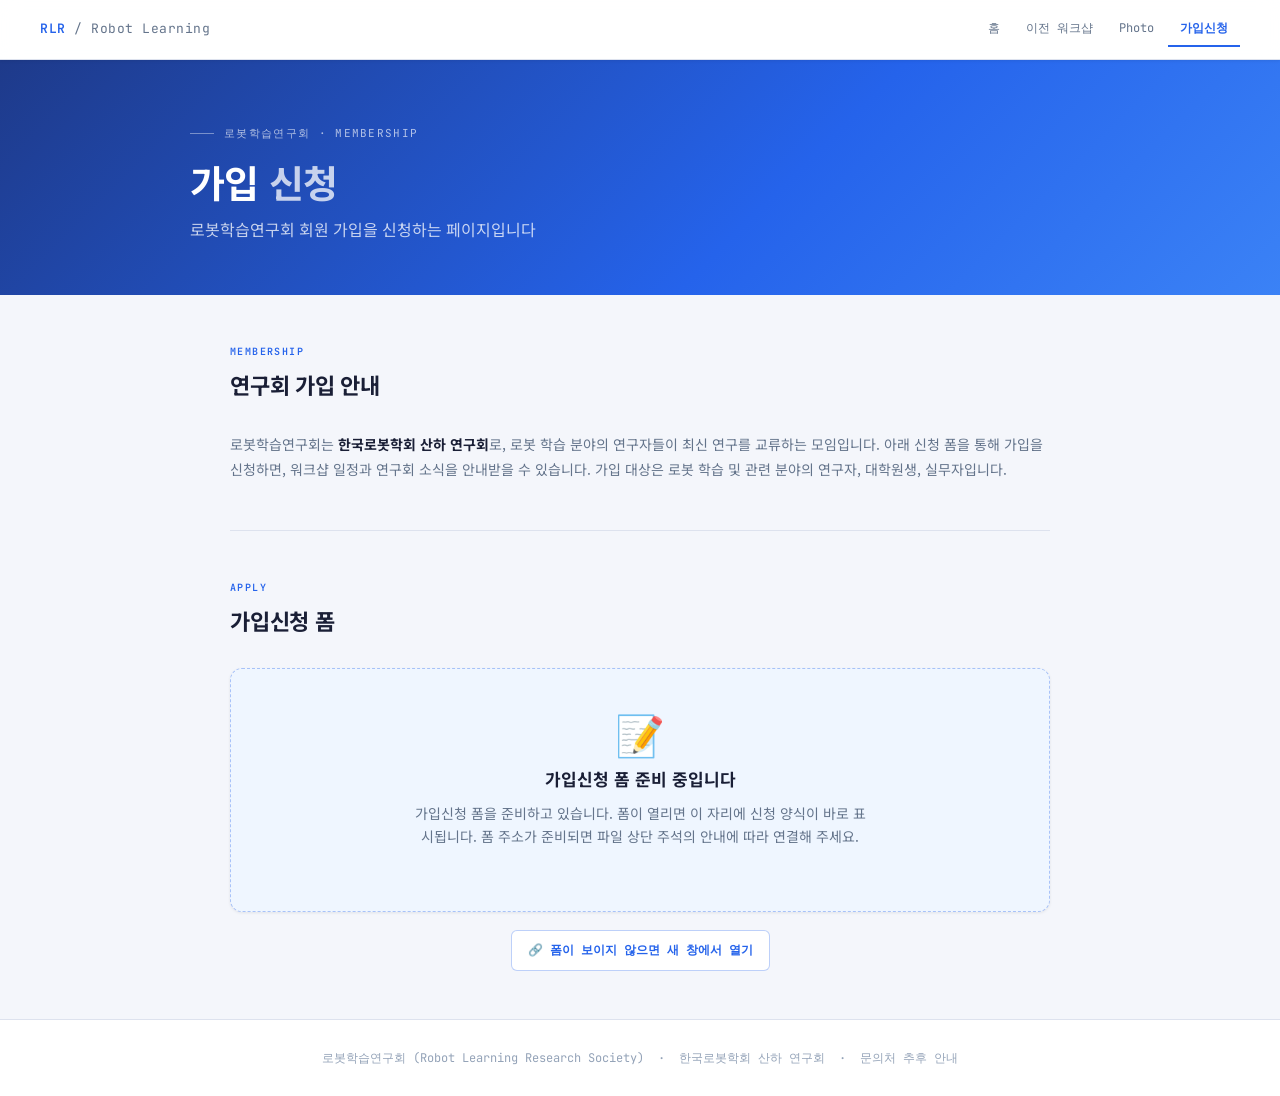
==== join/index.html @ 8200bcc7 "로봇학습연구회 워크샵 웹사이트 초기 구축 lmt-workshop 사이트 디자인 기반의 정적 사이트 4페이지: - index.html: 2026 제1회 워크샵 (일정·발표자 미정 상" ====
<!DOCTYPE html>
<html lang="ko">
<head>
  <meta charset="UTF-8">
  <meta name="viewport" content="width=device-width, initial-scale=1.0">
  <title>로봇학습연구회 | 가입신청</title>
  <link rel="preconnect" href="https://fonts.googleapis.com">
  <link href="https://fonts.googleapis.com/css2?family=Noto+Sans+KR:wght@300;400;500;700&family=JetBrains+Mono:wght@400;600&display=swap" rel="stylesheet">
  <link rel="stylesheet" href="../assets/style.css">

  <!--
  ────────────────────────────────────────────────────────────────
  구글 폼 연결 방법 (자바스크립트 없이 주석 해제만으로 전환)
  1. 구글 폼을 만들고 [보내기] → [<> 임베드] 에서 iframe 주소를 복사합니다.
  2. "가입신청 폼 준비 중" 안내 박스(.form-placeholder)를 주석 처리하고,
       주석 처리된 폼 임베드 블록(.form-embed)의 주석을 해제합니다.
  3. GOOGLE_FORM_URL_HERE 플레이스홀더 두 곳을 실제 폼 주소로 교체합니다.
       - 폼 임베드 블록의 <iframe> src (embed 형태의 주소, 예: .../viewform?embedded=true)
       - "새 창에서 열기" 버튼의 href (일반 폼 주소, 예: .../viewform)
  ※ 응답은 README 에 안내된 구글 시트에 자동으로 쌓입니다.
  ────────────────────────────────────────────────────────────────
  -->
</head>
<body>

<header>
  <a class="logo" href="../index.html">RLR <span>/ Robot Learning</span></a>
  <nav class="tabs">
    <a class="tab" href="../index.html">홈</a>
    <a class="tab" href="../workshops/index.html">이전 워크샵</a>
    <a class="tab" href="../photos/index.html">Photo</a>
    <a class="tab active" href="../join/index.html">가입신청</a>
  </nav>
</header>

<div class="hero">
  <div class="hero-inner">
    <div class="hero-eyebrow">로봇학습연구회 · Membership</div>
    <h1>가입 <em>신청</em></h1>
    <p class="hero-sub">로봇학습연구회 회원 가입을 신청하는 페이지입니다</p>
  </div>
</div>

<div class="container">
  <section>
    <div class="section-label">Membership</div>
    <h2>연구회 가입 안내</h2>
    <p class="prose">
      로봇학습연구회는 <strong>한국로봇학회 산하 연구회</strong>로, 로봇 학습 분야의 연구자들이
      최신 연구를 교류하는 모임입니다. 아래 신청 폼을 통해 가입을 신청하면,
      워크샵 일정과 연구회 소식을 안내받을 수 있습니다.
      가입 대상은 로봇 학습 및 관련 분야의 연구자, 대학원생, 실무자입니다.
    </p>
  </section>

  <section>
    <div class="section-label">Apply</div>
    <h2>가입신청 폼</h2>

    <!-- 폼 URL 이 아직 없으므로 안내 박스를 노출합니다. 폼이 준비되면 이 블록을 주석 처리하세요. -->
    <div class="form-placeholder">
      <div class="fp-icon">📝</div>
      <div class="fp-title">가입신청 폼 준비 중입니다</div>
      <div class="fp-desc">
        가입신청 폼을 준비하고 있습니다. 폼이 열리면 이 자리에 신청 양식이 바로 표시됩니다.
        폼 주소가 준비되면 파일 상단 주석의 안내에 따라 연결해 주세요.
      </div>
    </div>

    <!--
    ────────────────────────────────────────────────────────────────
    폼 임베드 블록 — 폼 주소가 준비되면 위 .form-placeholder 를 주석 처리하고
    이 블록의 주석을 해제하세요. (GOOGLE_FORM_URL_HERE 는 아래 새 창 버튼과 함께
    두 곳을 실제 주소로 교체합니다.)
    ────────────────────────────────────────────────────────────────

    <div class="form-embed">
      <iframe src="GOOGLE_FORM_URL_HERE" loading="lazy">로딩 중…</iframe>
    </div>
    -->

    <!-- 새 창에서 폼을 여는 보조 버튼 — 항상 표시되며, 폼 주소로 교체하는 두 곳 중 한 곳입니다. -->
    <p style="margin-top:18px;text-align:center;">
      <a class="btn" href="GOOGLE_FORM_URL_HERE" target="_blank" rel="noopener">🔗 폼이 보이지 않으면 새 창에서 열기</a>
    </p>

  </section>
</div>

<footer>
  로봇학습연구회 (Robot Learning Research Society) &nbsp;·&nbsp;
  한국로봇학회 산하 연구회 &nbsp;·&nbsp;
  문의처 추후 안내
</footer>

</body>
</html>
---- assets/style.css ----
/* ──────────────────────────────────────────────────────────────
   로봇학습연구회 (Robot Learning Research Society)
   공통 스타일 — 네 페이지(홈·이전 워크샵·Photo·가입신청)가 함께 사용합니다.
   디자인 토큰·헤더·탭·히어로·카드·푸터를 이 파일에서 일괄 관리합니다.
   ────────────────────────────────────────────────────────────── */

:root {
  --bg: #f4f6fb;
  --bg2: #ffffff;
  --bg3: #eef1f8;
  --border: #dde2ee;
  --accent: #2563eb;
  --accent2: #3b82f6;
  --accent-dim: rgba(37,99,235,0.08);
  --text: #1a1f36;
  --text-muted: #64748b;
  --text-dim: #94a3b8;
  --green: #059669;
  --amber: #d97706;
  --mono: 'JetBrains Mono', monospace;
  --sans: 'Noto Sans KR', sans-serif;
  --shadow: 0 1px 3px rgba(0,0,0,0.08);
}
* { box-sizing: border-box; margin: 0; padding: 0; }
body {
  background: var(--bg);
  color: var(--text);
  font-family: var(--sans);
  font-size: 15px;
  line-height: 1.7;
  min-height: 100vh;
}

/* ── Header + 탭 내비게이션 ── */
header {
  border-bottom: 1px solid var(--border);
  padding: 0 40px;
  display: flex;
  align-items: center;
  justify-content: space-between;
  gap: 16px;
  height: 60px;
  position: sticky;
  top: 0;
  background: rgba(255,255,255,0.92);
  box-shadow: var(--shadow);
  backdrop-filter: blur(10px);
  z-index: 100;
}
.logo {
  font-family: var(--mono);
  font-size: 13px;
  font-weight: 600;
  color: var(--accent);
  letter-spacing: 0.04em;
  text-decoration: none;
  white-space: nowrap;
  flex-shrink: 0;
}
.logo span { color: var(--text-muted); font-weight: 400; }

.tabs {
  display: flex;
  align-items: center;
  gap: 2px;
  overflow-x: auto;
}
.tab {
  font-family: var(--mono);
  font-size: 12px;
  color: var(--text-muted);
  text-decoration: none;
  padding: 6px 12px;
  border-radius: 6px 6px 0 0;
  border-bottom: 2px solid transparent;
  white-space: nowrap;
  transition: color 0.15s, background 0.15s;
}
.tab:hover { color: var(--accent); background: var(--accent-dim); }
.tab.active {
  color: var(--accent);
  border-bottom-color: var(--accent);
  font-weight: 600;
}

/* ── Hero ── */
.hero {
  background: linear-gradient(135deg, #1e3a8a 0%, #2563eb 60%, #3b82f6 100%);
  padding: 64px 40px 52px;
  color: white;
}
.hero-inner { max-width: 900px; margin: 0 auto; }
.hero-eyebrow {
  font-family: var(--mono);
  font-size: 11px;
  color: rgba(255,255,255,0.65);
  letter-spacing: 0.12em;
  text-transform: uppercase;
  margin-bottom: 16px;
  display: flex;
  align-items: center;
  gap: 10px;
}
.hero-eyebrow::before {
  content: '';
  display: inline-block;
  width: 24px;
  height: 1px;
  background: rgba(255,255,255,0.4);
}
h1 {
  font-size: 38px;
  font-weight: 700;
  line-height: 1.2;
  letter-spacing: -0.02em;
  margin-bottom: 12px;
  color: white;
}
h1 em { font-style: normal; color: rgba(255,255,255,0.75); }
.hero-sub {
  font-size: 16px;
  color: rgba(255,255,255,0.75);
  margin-bottom: 36px;
}
.hero-sub:last-child { margin-bottom: 0; }
.hero-meta { display: flex; flex-wrap: wrap; gap: 12px; }
.meta-chip {
  display: flex;
  align-items: center;
  gap: 8px;
  background: rgba(255,255,255,0.15);
  border: 1px solid rgba(255,255,255,0.25);
  border-radius: 6px;
  padding: 8px 14px;
  font-size: 13px;
}
.meta-chip .icon { font-size: 15px; }
.meta-chip .label { color: rgba(255,255,255,0.6); font-size: 11px; display: block; }
.meta-chip .value { color: white; font-weight: 500; }
.meta-chip .value.tbd { color: rgba(255,255,255,0.6); font-style: italic; font-weight: 400; }
.chip-accent { border-color: rgba(255,255,255,0.4); }

/* ── Section ── */
.container { max-width: 900px; margin: 0 auto; padding: 0 40px; }
section { padding: 48px 0; border-top: 1px solid var(--border); }
section:first-child { border-top: none; }
.section-label {
  font-family: var(--mono);
  font-size: 10px;
  color: var(--accent);
  letter-spacing: 0.14em;
  text-transform: uppercase;
  margin-bottom: 6px;
  font-weight: 600;
}
h2 {
  font-size: 22px;
  font-weight: 700;
  margin-bottom: 28px;
  letter-spacing: -0.01em;
  color: var(--text);
}

/* ── Program Table ── */
.program-table {
  width: 100%;
  border-collapse: collapse;
  background: var(--bg2);
  border: 1px solid var(--border);
  border-radius: 10px;
  overflow: hidden;
  box-shadow: var(--shadow);
}
.program-table th {
  font-family: var(--mono);
  font-size: 10px;
  letter-spacing: 0.1em;
  text-transform: uppercase;
  color: var(--text-muted);
  text-align: left;
  padding: 10px 16px;
  border-bottom: 1px solid var(--border);
  background: var(--bg3);
}
.program-table td {
  padding: 14px 16px;
  border-bottom: 1px solid var(--border);
  vertical-align: top;
}
.program-table tr:last-child td { border-bottom: none; }
.program-table tr:hover td { background: #f0f5ff; }
.time-cell {
  font-family: var(--mono);
  font-size: 12px;
  color: var(--accent);
  white-space: nowrap;
  width: 90px;
}
.type-badge {
  display: inline-block;
  font-family: var(--mono);
  font-size: 10px;
  padding: 2px 7px;
  border-radius: 3px;
  margin-bottom: 5px;
}
.badge-talk { background: var(--accent-dim); color: var(--accent); border: 1px solid rgba(37,99,235,0.2); }
.badge-break { background: var(--bg3); color: var(--text-muted); border: 1px solid var(--border); }
.badge-open { background: rgba(5,150,105,0.08); color: var(--green); border: 1px solid rgba(5,150,105,0.2); }
.badge-discussion { background: rgba(217,119,6,0.08); color: var(--amber); border: 1px solid rgba(217,119,6,0.2); }
.talk-title {
  font-size: 14px;
  font-weight: 500;
  color: var(--text);
  line-height: 1.45;
  margin-bottom: 4px;
}
.talk-title em { font-style: italic; color: var(--text-muted); }
.talk-speaker { font-size: 12px; color: var(--text-muted); }
.talk-speaker strong { color: var(--text); }
.tbd { color: var(--text-dim); font-style: italic; }

/* ── Speaker Cards ── */
.speaker-grid {
  display: grid;
  grid-template-columns: repeat(auto-fill, minmax(260px, 1fr));
  gap: 14px;
}
.speaker-card {
  background: var(--bg2);
  border: 1px solid var(--border);
  border-radius: 8px;
  padding: 18px 20px;
  transition: border-color 0.2s, box-shadow 0.2s;
  box-shadow: var(--shadow);
}
.speaker-card:hover { border-color: rgba(37,99,235,0.4); box-shadow: 0 4px 12px rgba(0,0,0,0.08); }
.speaker-card.confirmed { border-color: rgba(37,99,235,0.3); background: #f5f8ff; }
.speaker-card.tbd-card { opacity: 0.72; }
.sc-top {
  display: flex;
  align-items: flex-start;
  justify-content: space-between;
  margin-bottom: 10px;
}
.sc-num { font-family: var(--mono); font-size: 11px; color: var(--text-dim); }
.sc-status {
  font-family: var(--mono);
  font-size: 10px;
  padding: 2px 7px;
  border-radius: 3px;
}
.status-confirmed { background: rgba(5,150,105,0.08); color: var(--green); border: 1px solid rgba(5,150,105,0.2); }
.status-expected { background: rgba(217,119,6,0.08); color: var(--amber); border: 1px solid rgba(217,119,6,0.2); }
.sc-name { font-size: 15px; font-weight: 700; margin-bottom: 2px; }
.sc-name.tbd { font-weight: 500; }
.sc-affil { font-size: 12px; color: var(--text-muted); margin-bottom: 10px; }
.sc-title {
  font-size: 12px;
  color: var(--text);
  line-height: 1.5;
  padding: 8px 10px;
  background: var(--bg3);
  border-radius: 4px;
  border-left: 2px solid var(--accent);
}
.sc-title.tbd-title {
  color: var(--text-dim);
  border-left-color: var(--border);
  font-style: italic;
}

/* ── Info Grid ── */
.info-grid { display: grid; grid-template-columns: 1fr 1fr; gap: 14px; }
.info-box {
  background: var(--bg2);
  border: 1px solid var(--border);
  border-radius: 8px;
  padding: 20px;
  box-shadow: var(--shadow);
}
.info-box h3 {
  font-size: 10px;
  font-weight: 600;
  color: var(--accent);
  margin-bottom: 12px;
  font-family: var(--mono);
  text-transform: uppercase;
  letter-spacing: 0.07em;
}
.info-row { display: flex; gap: 10px; margin-bottom: 8px; font-size: 13px; }
.info-row:last-child { margin-bottom: 0; }
.info-key { color: var(--text-muted); min-width: 64px; flex-shrink: 0; }
.info-val { color: var(--text); }

/* ── Notice ── */
.notice {
  background: #eff6ff;
  border: 1px solid rgba(37,99,235,0.2);
  border-radius: 8px;
  padding: 14px 18px;
  display: flex;
  gap: 12px;
  align-items: flex-start;
  font-size: 13px;
  color: var(--text-muted);
  margin-top: 24px;
}
.notice-icon { font-size: 16px; flex-shrink: 0; margin-top: 1px; }
.notice strong { color: var(--accent); }

/* ── Empty State (빈 상태 안내) ── */
.empty-state {
  background: var(--bg2);
  border: 1px dashed var(--border);
  border-radius: 12px;
  padding: 60px 32px;
  text-align: center;
  box-shadow: var(--shadow);
}
.empty-state .es-icon { font-size: 42px; margin-bottom: 14px; line-height: 1; }
.empty-state .es-title { font-size: 17px; font-weight: 700; margin-bottom: 8px; color: var(--text); }
.empty-state .es-desc { font-size: 14px; color: var(--text-muted); max-width: 420px; margin: 0 auto; }

/* ── Workshop Archive Cards ── */
.workshop-grid {
  display: grid;
  grid-template-columns: repeat(auto-fill, minmax(260px, 1fr));
  gap: 12px;
}
.workshop-card {
  background: var(--bg2);
  border: 1px solid var(--border);
  border-radius: 10px;
  padding: 18px 20px;
  text-decoration: none;
  color: inherit;
  box-shadow: var(--shadow);
  transition: box-shadow 0.2s, border-color 0.2s;
  display: block;
}
.workshop-card:hover { box-shadow: 0 4px 14px rgba(0,0,0,0.1); border-color: rgba(37,99,235,0.35); }
.card-top { display: flex; justify-content: space-between; align-items: flex-start; margin-bottom: 8px; }
.card-num { font-family: var(--mono); font-size: 11px; color: var(--text-dim); }
.card-badge {
  font-family: var(--mono);
  font-size: 10px;
  padding: 2px 8px;
  border-radius: 3px;
  font-weight: 600;
  background: rgba(5,150,105,0.08);
  color: var(--green);
  border: 1px solid rgba(5,150,105,0.2);
}
.card-badge.upcoming { background: var(--accent-dim); color: var(--accent); border-color: rgba(37,99,235,0.2); }
.card-title { font-size: 15px; font-weight: 700; margin-bottom: 6px; }
.card-meta { font-size: 12px; color: var(--text-muted); display: flex; flex-direction: column; gap: 3px; }

/* ── Photo Gallery ── */
.gallery-grid {
  display: grid;
  grid-template-columns: repeat(auto-fill, minmax(220px, 1fr));
  gap: 12px;
}
.gallery-grid figure {
  margin: 0;
  background: var(--bg2);
  border: 1px solid var(--border);
  border-radius: 10px;
  overflow: hidden;
  box-shadow: var(--shadow);
}
.gallery-grid figure img { width: 100%; display: block; aspect-ratio: 4 / 3; object-fit: cover; }
.gallery-grid figcaption {
  padding: 10px 14px;
  font-size: 12px;
  color: var(--text-muted);
}

/* ── 가입신청 폼 영역 ── */
.form-placeholder {
  background: #eff6ff;
  border: 1px dashed rgba(37,99,235,0.35);
  border-radius: 12px;
  padding: 44px 32px;
  text-align: center;
  box-shadow: var(--shadow);
}
.form-placeholder .fp-icon { font-size: 40px; margin-bottom: 12px; line-height: 1; }
.form-placeholder .fp-title { font-size: 17px; font-weight: 700; margin-bottom: 8px; color: var(--text); }
.form-placeholder .fp-desc { font-size: 14px; color: var(--text-muted); max-width: 460px; margin: 0 auto 18px; }
.form-embed {
  border: 1px solid var(--border);
  border-radius: 12px;
  overflow: hidden;
  box-shadow: var(--shadow);
  background: var(--bg2);
}
.form-embed iframe { width: 100%; min-height: 900px; border: none; display: block; }
.btn {
  display: inline-flex;
  align-items: center;
  gap: 6px;
  font-family: var(--mono);
  font-size: 12px;
  font-weight: 600;
  color: var(--accent);
  background: var(--bg2);
  border: 1px solid rgba(37,99,235,0.3);
  border-radius: 6px;
  padding: 9px 16px;
  text-decoration: none;
  transition: background 0.15s, border-color 0.15s;
}
.btn:hover { background: var(--accent-dim); border-color: var(--accent); }

.prose { font-size: 14px; color: var(--text-muted); line-height: 1.8; }
.prose strong { color: var(--text); }

/* ── Footer ── */
footer {
  border-top: 1px solid var(--border);
  padding: 28px 40px;
  text-align: center;
  font-size: 12px;
  color: var(--text-dim);
  font-family: var(--mono);
  background: var(--bg2);
}
footer a { color: var(--text-muted); text-decoration: none; }
footer a:hover { color: var(--accent); }

/* ── 모바일 반응형 ── */
@media (max-width: 640px) {
  header {
    padding: 8px 16px;
    height: auto;
    flex-direction: column;
    align-items: flex-start;
    gap: 6px;
  }
  .tabs { width: 100%; }
  .hero { padding: 48px 20px 40px; }
  h1 { font-size: 26px; }
  .container { padding: 0 20px; }
  .info-grid { grid-template-columns: 1fr; }
  .speaker-grid { grid-template-columns: 1fr; }
  .workshop-grid { grid-template-columns: 1fr; }
}
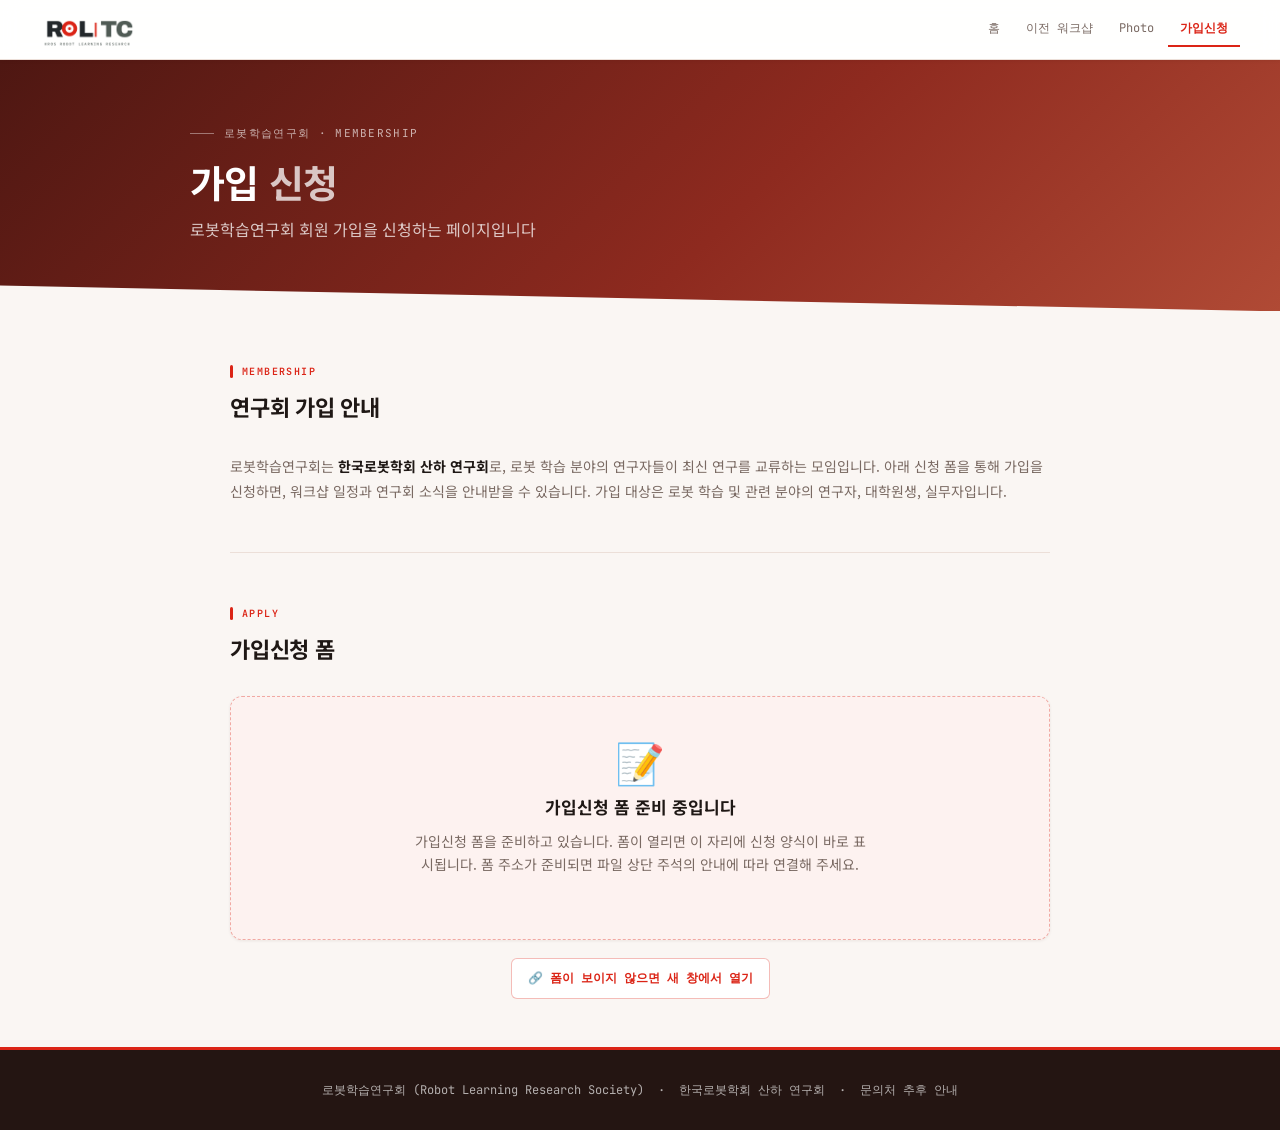
==== commit e5261d5a: "로고 자산 파생본 생성 + 헤더 로고·파비콘 적용 - assets/logos/png/: 투명 배경 4배 해상도 PNG 6종 (PPT·웹용) - assets/logos/ai/: PD" ====
--- a/join/index.html
+++ b/join/index.html
@@ -4,6 +4,10 @@
   <meta charset="UTF-8">
   <meta name="viewport" content="width=device-width, initial-scale=1.0">
   <title>로봇학습연구회 | 가입신청</title>
+    <link rel="icon" href="../favicon.ico" sizes="48x48">
+  <link rel="icon" type="image/png" sizes="32x32" href="../assets/logos/favicon/favicon-32.png">
+  <link rel="icon" type="image/png" sizes="16x16" href="../assets/logos/favicon/favicon-16.png">
+  <link rel="apple-touch-icon" href="../assets/logos/favicon/apple-touch-icon.png">
   <link rel="preconnect" href="https://fonts.googleapis.com">
   <link href="https://fonts.googleapis.com/css2?family=Noto+Sans+KR:wght@300;400;500;700&family=JetBrains+Mono:wght@400;600&display=swap" rel="stylesheet">
   <link rel="stylesheet" href="../assets/style.css">
@@ -24,7 +28,7 @@
 <body>
 
 <header>
-  <a class="logo" href="../index.html">RLR <span>/ Robot Learning</span></a>
+  <a class="logo" href="../index.html"><img src="../assets/logos/png/RoL-TC_1a_positive.png" alt="RoL-TC · KROS Robot Learning Research"></a>
   <nav class="tabs">
     <a class="tab" href="../index.html">홈</a>
     <a class="tab" href="../workshops/index.html">이전 워크샵</a>
--- a/assets/style.css
+++ b/assets/style.css
@@ -5,21 +5,29 @@
    ────────────────────────────────────────────────────────────── */
 
 :root {
-  --bg: #f4f6fb;
+  /* 웜 뉴트럴 배경 (레드 팔레트에 맞춘 아이보리·웜 그레이 계열) */
+  --bg: #faf6f3;
   --bg2: #ffffff;
-  --bg3: #eef1f8;
-  --border: #dde2ee;
-  --accent: #2563eb;
-  --accent2: #3b82f6;
-  --accent-dim: rgba(37,99,235,0.08);
-  --text: #1a1f36;
-  --text-muted: #64748b;
-  --text-dim: #94a3b8;
+  --bg3: #f4ece7;
+  --border: #ecdfd8;
+  /* 브랜드 레드 (#DB2416) 와 파생 톤 */
+  --accent: #db2416;
+  --accent2: #f5532e;        /* 밝은 주황빛 레드 */
+  --accent-dark: #8a1409;    /* 진한 마룬 */
+  /* 히어로 전용 눌린 톤 — 원색을 넓은 면적에 깔면 자극이 강해 채도를 낮춘 벽돌·테라코타 계열 */
+  --hero-deep: #4e1712;
+  --hero-mid: #8e2a1f;
+  --hero-soft: #b04a35;
+  --accent-dim: rgba(219,36,22,0.08);
+  --accent-tint: #fdf2f0;    /* 아주 옅은 레드 틴트 */
+  --text: #1f1815;
+  --text-muted: #7a6a63;
+  --text-dim: #a99b93;
   --green: #059669;
   --amber: #d97706;
   --mono: 'JetBrains Mono', monospace;
   --sans: 'Noto Sans KR', sans-serif;
-  --shadow: 0 1px 3px rgba(0,0,0,0.08);
+  --shadow: 0 1px 3px rgba(60,20,10,0.08);
 }
 * { box-sizing: border-box; margin: 0; padding: 0; }
 body {
@@ -58,6 +66,7 @@
   flex-shrink: 0;
 }
 .logo span { color: var(--text-muted); font-weight: 400; }
+.logo img { height: 46px; display: block; width: auto; }
 
 .tabs {
   display: flex;
@@ -85,9 +94,11 @@
 
 /* ── Hero ── */
 .hero {
-  background: linear-gradient(135deg, #1e3a8a 0%, #2563eb 60%, #3b82f6 100%);
-  padding: 64px 40px 52px;
+  background: linear-gradient(135deg, var(--hero-deep) 0%, var(--hero-mid) 58%, var(--hero-soft) 100%);
+  padding: 64px 40px 68px;
   color: white;
+  /* 하단을 사선으로 마감해 원본의 직선 마감과 구별 */
+  clip-path: polygon(0 0, 100% 0, 100% 100%, 0 calc(100% - 26px));
 }
 .hero-inner { max-width: 900px; margin: 0 auto; }
 .hero-eyebrow {
@@ -150,8 +161,19 @@
   color: var(--accent);
   letter-spacing: 0.14em;
   text-transform: uppercase;
-  margin-bottom: 6px;
-  font-weight: 600;
+  margin-bottom: 8px;
+  font-weight: 600;
+  display: inline-flex;
+  align-items: center;
+  gap: 9px;
+}
+.section-label::before {
+  content: '';
+  display: inline-block;
+  width: 3px;
+  height: 13px;
+  background: var(--accent);
+  border-radius: 2px;
 }
 h2 {
   font-size: 22px;
@@ -176,11 +198,11 @@
   font-size: 10px;
   letter-spacing: 0.1em;
   text-transform: uppercase;
-  color: var(--text-muted);
+  color: var(--accent);
   text-align: left;
-  padding: 10px 16px;
-  border-bottom: 1px solid var(--border);
-  background: var(--bg3);
+  padding: 11px 16px;
+  border-bottom: 2px solid var(--accent);
+  background: var(--accent-tint);
 }
 .program-table td {
   padding: 14px 16px;
@@ -188,14 +210,16 @@
   vertical-align: top;
 }
 .program-table tr:last-child td { border-bottom: none; }
-.program-table tr:hover td { background: #f0f5ff; }
+.program-table tbody tr:hover td { background: var(--accent-tint); }
 .time-cell {
   font-family: var(--mono);
   font-size: 12px;
+  font-weight: 600;
   color: var(--accent);
   white-space: nowrap;
   width: 90px;
 }
+.time-cell.tbd { font-weight: 400; }
 .type-badge {
   display: inline-block;
   font-family: var(--mono);
@@ -204,7 +228,7 @@
   border-radius: 3px;
   margin-bottom: 5px;
 }
-.badge-talk { background: var(--accent-dim); color: var(--accent); border: 1px solid rgba(37,99,235,0.2); }
+.badge-talk { background: var(--accent-dim); color: var(--accent); border: 1px solid rgba(219,36,22,0.2); }
 .badge-break { background: var(--bg3); color: var(--text-muted); border: 1px solid var(--border); }
 .badge-open { background: rgba(5,150,105,0.08); color: var(--green); border: 1px solid rgba(5,150,105,0.2); }
 .badge-discussion { background: rgba(217,119,6,0.08); color: var(--amber); border: 1px solid rgba(217,119,6,0.2); }
@@ -227,15 +251,26 @@
   gap: 14px;
 }
 .speaker-card {
+  position: relative;
   background: var(--bg2);
   border: 1px solid var(--border);
   border-radius: 8px;
   padding: 18px 20px;
-  transition: border-color 0.2s, box-shadow 0.2s;
-  box-shadow: var(--shadow);
-}
-.speaker-card:hover { border-color: rgba(37,99,235,0.4); box-shadow: 0 4px 12px rgba(0,0,0,0.08); }
-.speaker-card.confirmed { border-color: rgba(37,99,235,0.3); background: #f5f8ff; }
+  transition: border-color 0.2s, box-shadow 0.2s, transform 0.2s;
+  box-shadow: var(--shadow);
+  overflow: hidden;
+}
+/* 카드 상단 레드 액센트 라인 */
+.speaker-card::before {
+  content: '';
+  position: absolute;
+  top: 0; left: 0; right: 0;
+  height: 3px;
+  background: linear-gradient(90deg, var(--accent), var(--accent2));
+}
+.speaker-card.tbd-card::before { background: var(--border); }
+.speaker-card:hover { border-color: rgba(219,36,22,0.4); box-shadow: 0 6px 16px rgba(138,20,9,0.12); transform: translateY(-2px); }
+.speaker-card.confirmed { border-color: rgba(219,36,22,0.3); background: var(--accent-tint); }
 .speaker-card.tbd-card { opacity: 0.72; }
 .sc-top {
   display: flex;
@@ -275,7 +310,8 @@
 .info-box {
   background: var(--bg2);
   border: 1px solid var(--border);
-  border-radius: 8px;
+  border-left: 3px solid var(--accent);
+  border-radius: 4px 8px 8px 4px;
   padding: 20px;
   box-shadow: var(--shadow);
 }
@@ -295,8 +331,8 @@
 
 /* ── Notice ── */
 .notice {
-  background: #eff6ff;
-  border: 1px solid rgba(37,99,235,0.2);
+  background: var(--accent-tint);
+  border: 1px solid rgba(219,36,22,0.2);
   border-radius: 8px;
   padding: 14px 18px;
   display: flex;
@@ -329,6 +365,7 @@
   gap: 12px;
 }
 .workshop-card {
+  position: relative;
   background: var(--bg2);
   border: 1px solid var(--border);
   border-radius: 10px;
@@ -336,10 +373,18 @@
   text-decoration: none;
   color: inherit;
   box-shadow: var(--shadow);
-  transition: box-shadow 0.2s, border-color 0.2s;
+  transition: box-shadow 0.2s, border-color 0.2s, transform 0.2s;
   display: block;
-}
-.workshop-card:hover { box-shadow: 0 4px 14px rgba(0,0,0,0.1); border-color: rgba(37,99,235,0.35); }
+  overflow: hidden;
+}
+.workshop-card::before {
+  content: '';
+  position: absolute;
+  top: 0; left: 0; right: 0;
+  height: 3px;
+  background: linear-gradient(90deg, var(--accent), var(--accent2));
+}
+.workshop-card:hover { box-shadow: 0 6px 18px rgba(138,20,9,0.14); border-color: rgba(219,36,22,0.35); transform: translateY(-2px); }
 .card-top { display: flex; justify-content: space-between; align-items: flex-start; margin-bottom: 8px; }
 .card-num { font-family: var(--mono); font-size: 11px; color: var(--text-dim); }
 .card-badge {
@@ -352,7 +397,7 @@
   color: var(--green);
   border: 1px solid rgba(5,150,105,0.2);
 }
-.card-badge.upcoming { background: var(--accent-dim); color: var(--accent); border-color: rgba(37,99,235,0.2); }
+.card-badge.upcoming { background: var(--accent-dim); color: var(--accent); border-color: rgba(219,36,22,0.2); }
 .card-title { font-size: 15px; font-weight: 700; margin-bottom: 6px; }
 .card-meta { font-size: 12px; color: var(--text-muted); display: flex; flex-direction: column; gap: 3px; }
 
@@ -377,10 +422,46 @@
   color: var(--text-muted);
 }
 
+/* ── Photo 서브탭 (회차별 갤러리) ── */
+.subtab-bar {
+  display: flex;
+  gap: 6px;
+  border-bottom: 1px solid var(--border);
+  margin-bottom: 28px;
+  overflow-x: auto;
+  -webkit-overflow-scrolling: touch;
+}
+.subtab-btn {
+  font-family: var(--mono);
+  font-size: 12px;
+  font-weight: 600;
+  color: var(--text-muted);
+  background: transparent;
+  border: none;
+  border-bottom: 2px solid transparent;
+  padding: 8px 14px;
+  border-radius: 6px 6px 0 0;
+  cursor: pointer;
+  white-space: nowrap;
+  transition: color 0.15s, background 0.15s;
+}
+.subtab-btn:hover { color: var(--accent); background: var(--accent-dim); }
+.subtab-btn.active { color: var(--accent); border-bottom-color: var(--accent); }
+.subtab-panel[hidden] { display: none; }
+.subtab-panel h2,
+.subtab-panel h3 {
+  font-size: 18px;
+  font-weight: 700;
+  margin-bottom: 16px;
+  letter-spacing: -0.01em;
+  color: var(--text);
+}
+.subtab-album { margin-bottom: 20px; }
+
 /* ── 가입신청 폼 영역 ── */
 .form-placeholder {
-  background: #eff6ff;
-  border: 1px dashed rgba(37,99,235,0.35);
+  background: var(--accent-tint);
+  border: 1px dashed rgba(219,36,22,0.35);
   border-radius: 12px;
   padding: 44px 32px;
   text-align: center;
@@ -406,7 +487,7 @@
   font-weight: 600;
   color: var(--accent);
   background: var(--bg2);
-  border: 1px solid rgba(37,99,235,0.3);
+  border: 1px solid rgba(219,36,22,0.3);
   border-radius: 6px;
   padding: 9px 16px;
   text-decoration: none;
@@ -419,16 +500,16 @@
 
 /* ── Footer ── */
 footer {
-  border-top: 1px solid var(--border);
-  padding: 28px 40px;
+  border-top: 3px solid var(--accent);
+  padding: 30px 40px;
   text-align: center;
   font-size: 12px;
-  color: var(--text-dim);
-  font-family: var(--mono);
-  background: var(--bg2);
-}
-footer a { color: var(--text-muted); text-decoration: none; }
-footer a:hover { color: var(--accent); }
+  color: rgba(255,255,255,0.66);
+  font-family: var(--mono);
+  background: #241512;
+}
+footer a { color: rgba(255,255,255,0.82); text-decoration: none; }
+footer a:hover { color: var(--accent2); }
 
 /* ── 모바일 반응형 ── */
 @media (max-width: 640px) {
@@ -446,4 +527,6 @@
   .info-grid { grid-template-columns: 1fr; }
   .speaker-grid { grid-template-columns: 1fr; }
   .workshop-grid { grid-template-columns: 1fr; }
-}
+  .subtab-bar { flex-wrap: nowrap; }
+  .gallery-grid { grid-template-columns: repeat(auto-fill, minmax(150px, 1fr)); }
+}
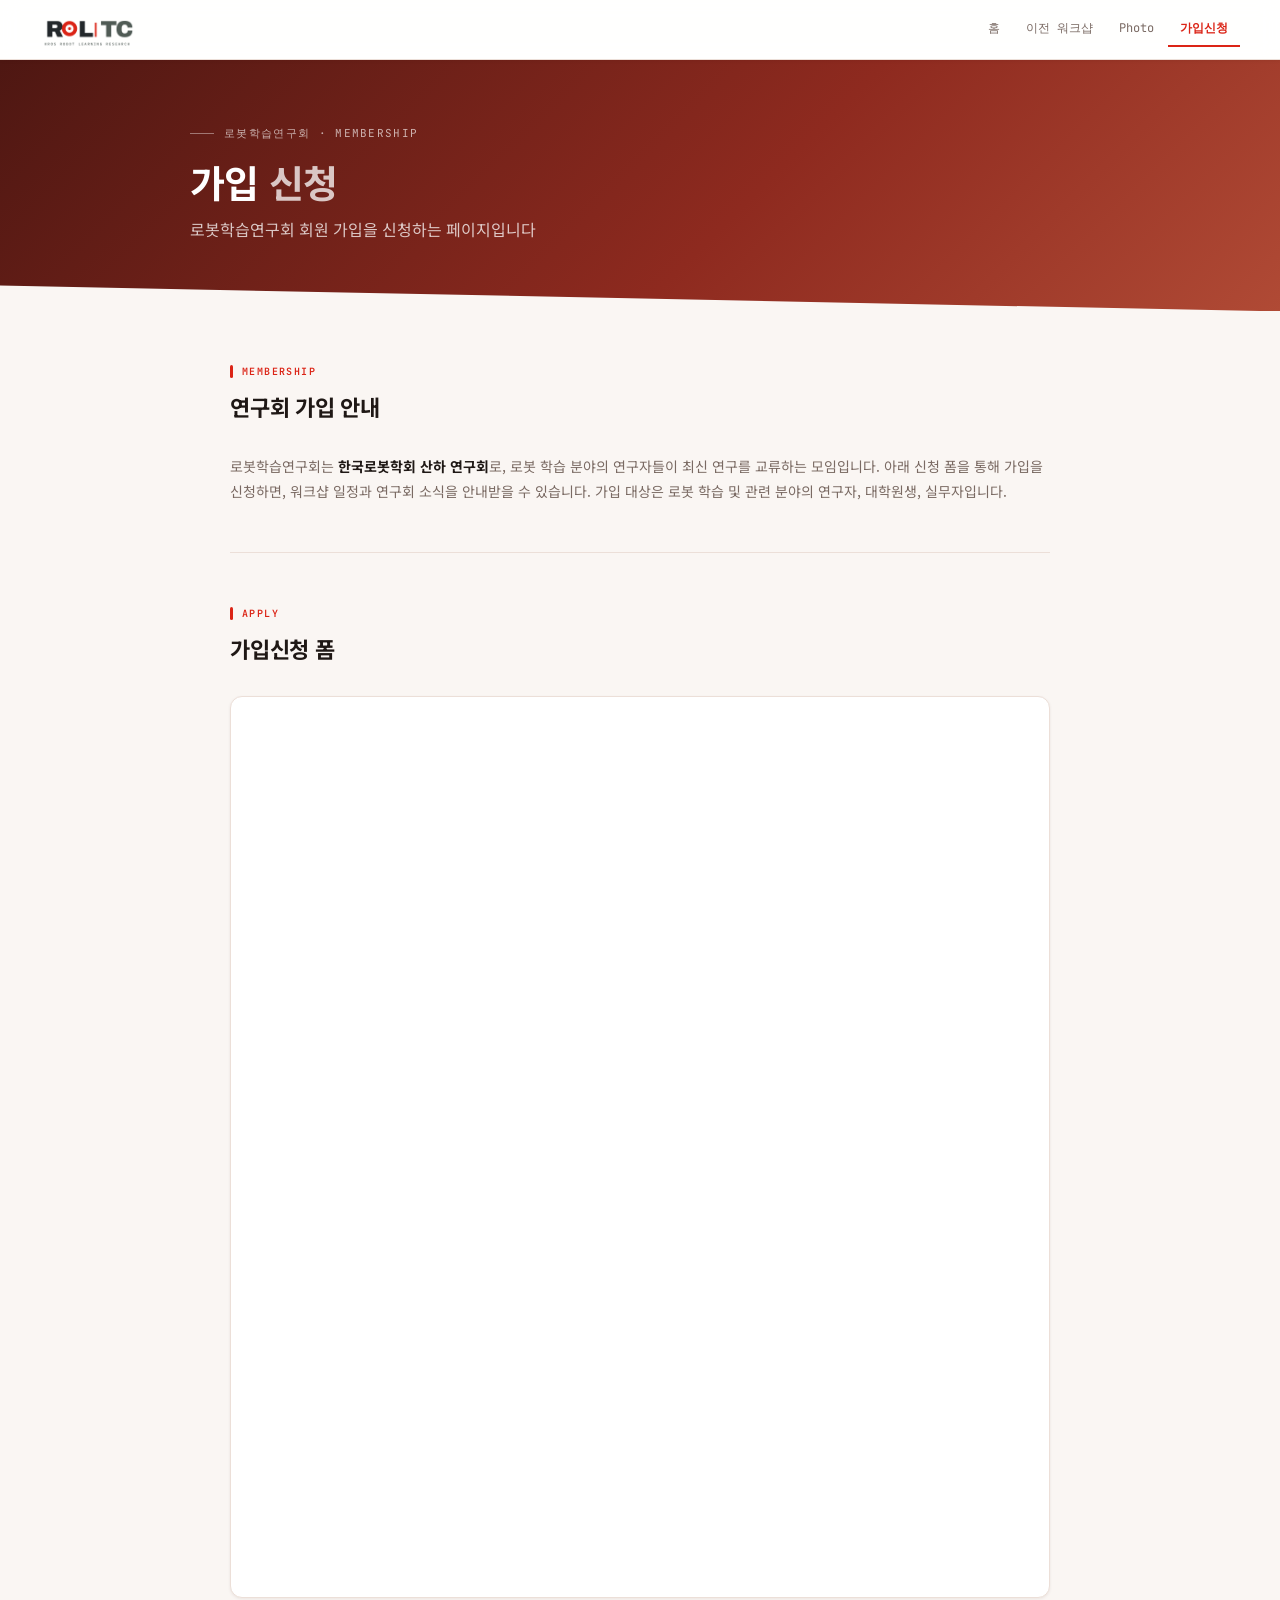
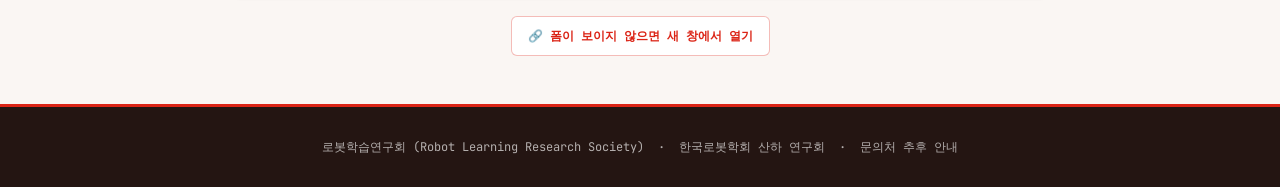
==== commit 140ba0bc: "히어로 칩 개편(주최·부제 제거, 일정·지도 바로가기) + 제3회 정보 + 가입신청 폼 임베드 - index.html: 제3회 확정 정보(2026-10-23 금 13:00~18:0" ====
--- a/join/index.html
+++ b/join/index.html
@@ -61,31 +61,21 @@
     <div class="section-label">Apply</div>
     <h2>가입신청 폼</h2>
 
-    <!-- 폼 URL 이 아직 없으므로 안내 박스를 노출합니다. 폼이 준비되면 이 블록을 주석 처리하세요. -->
-    <div class="form-placeholder">
-      <div class="fp-icon">📝</div>
-      <div class="fp-title">가입신청 폼 준비 중입니다</div>
-      <div class="fp-desc">
-        가입신청 폼을 준비하고 있습니다. 폼이 열리면 이 자리에 신청 양식이 바로 표시됩니다.
-        폼 주소가 준비되면 파일 상단 주석의 안내에 따라 연결해 주세요.
-      </div>
+    <!--
+    ────────────────────────────────────────────────────────────────
+    가입신청 폼 (로봇학습연구회 가입신청서)
+    단축 주소: https://forms.gle/DqxCF2C8xMzz9PPXA
+    폼을 교체할 때는 아래 iframe 의 src(embedded=true 형태)와
+    새 창 버튼의 href, 두 곳을 함께 바꿉니다.
+    ────────────────────────────────────────────────────────────────
+    -->
+    <div class="form-embed">
+      <iframe src="https://docs.google.com/forms/d/e/1FAIpQLSe77x9Evk3FwBoDBab00H5fv1EEA9MVfLVh-gFh6SEnPeAQ6A/viewform?embedded=true" loading="lazy" title="로봇학습연구회 가입신청서">로딩 중…</iframe>
     </div>
 
-    <!--
-    ────────────────────────────────────────────────────────────────
-    폼 임베드 블록 — 폼 주소가 준비되면 위 .form-placeholder 를 주석 처리하고
-    이 블록의 주석을 해제하세요. (GOOGLE_FORM_URL_HERE 는 아래 새 창 버튼과 함께
-    두 곳을 실제 주소로 교체합니다.)
-    ────────────────────────────────────────────────────────────────
-
-    <div class="form-embed">
-      <iframe src="GOOGLE_FORM_URL_HERE" loading="lazy">로딩 중…</iframe>
-    </div>
-    -->
-
-    <!-- 새 창에서 폼을 여는 보조 버튼 — 항상 표시되며, 폼 주소로 교체하는 두 곳 중 한 곳입니다. -->
+    <!-- 새 창에서 폼을 여는 보조 버튼 -->
     <p style="margin-top:18px;text-align:center;">
-      <a class="btn" href="GOOGLE_FORM_URL_HERE" target="_blank" rel="noopener">🔗 폼이 보이지 않으면 새 창에서 열기</a>
+      <a class="btn" href="https://forms.gle/DqxCF2C8xMzz9PPXA" target="_blank" rel="noopener">🔗 폼이 보이지 않으면 새 창에서 열기</a>
     </p>
 
   </section>
--- a/assets/style.css
+++ b/assets/style.css
@@ -151,6 +151,33 @@
 .meta-chip .value.tbd { color: rgba(255,255,255,0.6); font-style: italic; font-weight: 400; }
 .chip-accent { border-color: rgba(255,255,255,0.4); }
 
+/* 히어로 칩 내부 아이콘 링크 (일시=캘린더 추가, 장소=지도 앱) */
+.chip-actions {
+  display: flex;
+  align-items: center;
+  gap: 6px;
+  margin-top: 6px;
+}
+.chip-icon {
+  display: inline-flex;
+  align-items: center;
+  justify-content: center;
+  width: 24px;
+  height: 24px;
+  border-radius: 7px;
+  /* 어두운 히어로 배경에서 로고 색이 묻히지 않도록 밝은 배경으로 대비 확보 */
+  background: rgba(255,255,255,0.92);
+  box-shadow: 0 1px 3px rgba(60,20,10,0.3);
+  transition: background 0.15s, transform 0.15s, box-shadow 0.15s;
+  flex-shrink: 0;
+}
+.chip-icon img { width: 16px; height: 16px; display: block; }
+.chip-icon:hover {
+  background: #ffffff;
+  transform: translateY(-1px);
+  box-shadow: 0 3px 8px rgba(60,20,10,0.35);
+}
+
 /* ── Section ── */
 .container { max-width: 900px; margin: 0 auto; padding: 0 40px; }
 section { padding: 48px 0; border-top: 1px solid var(--border); }
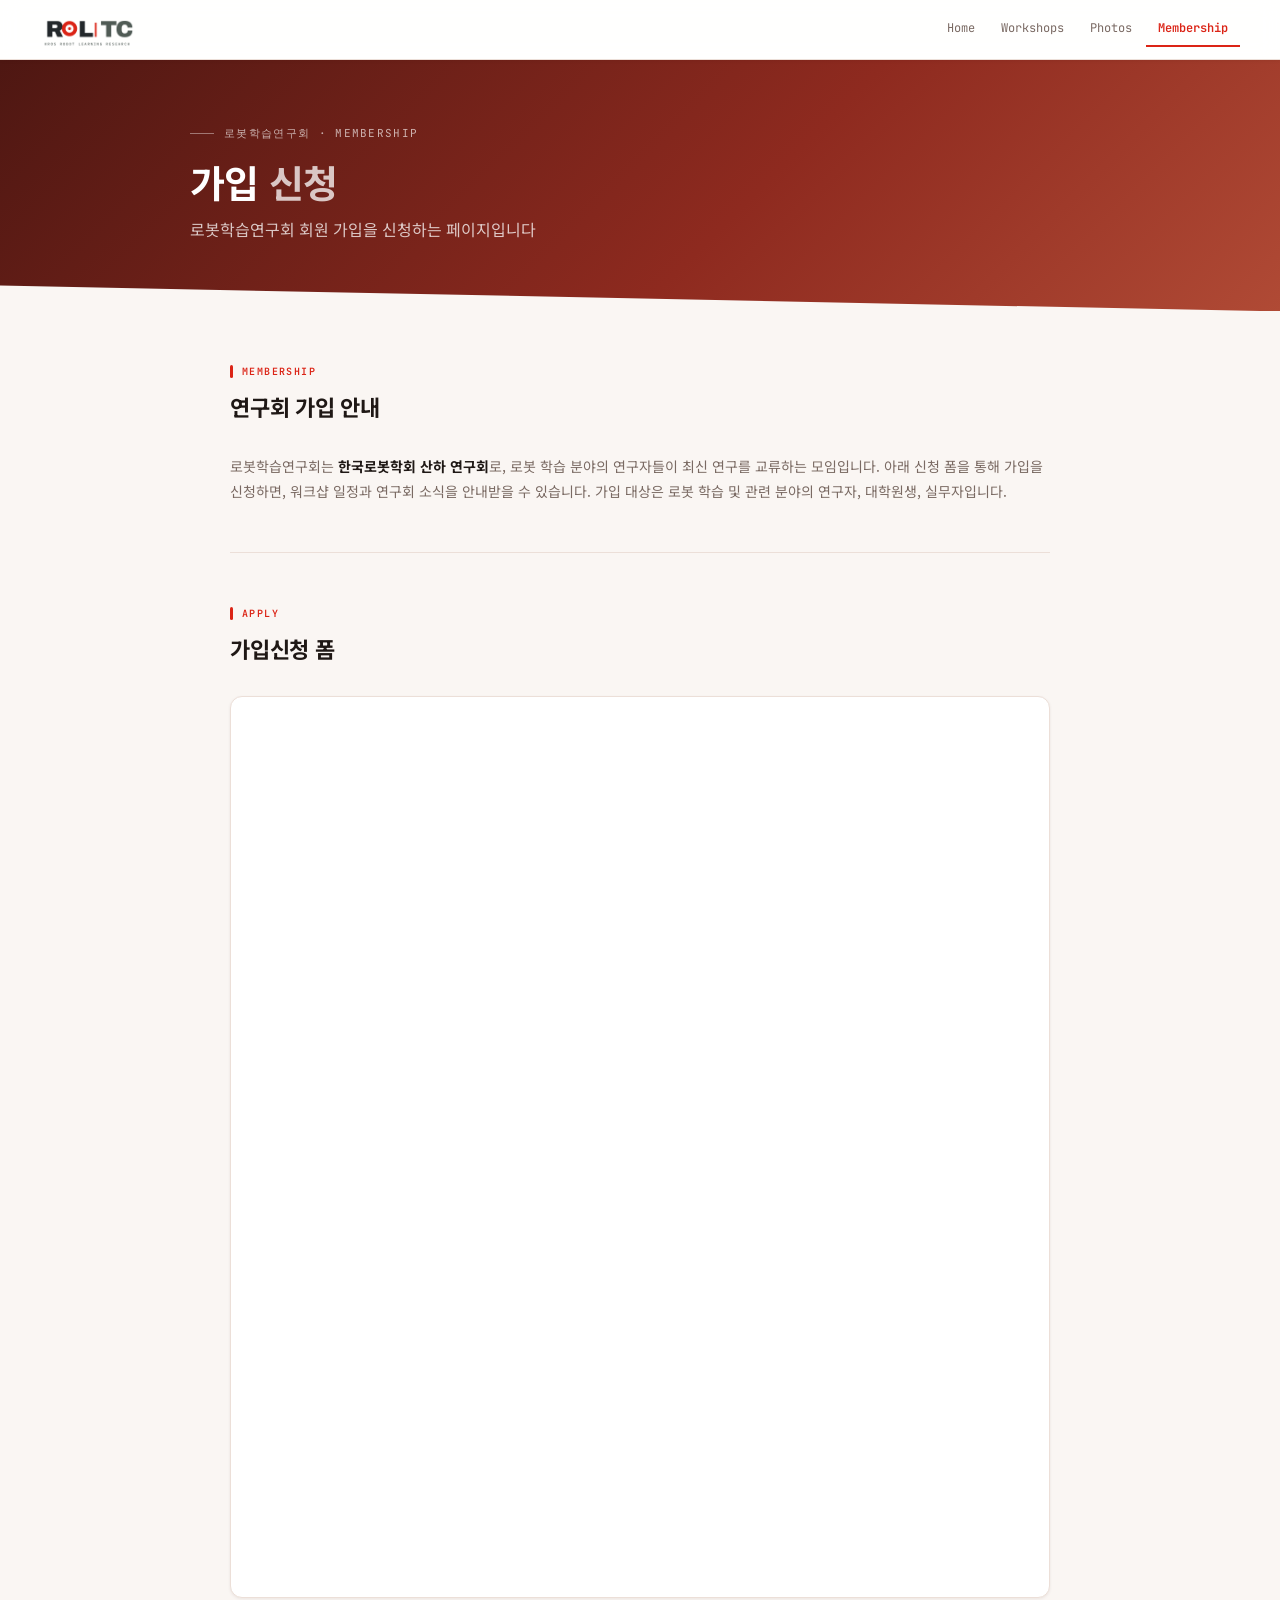
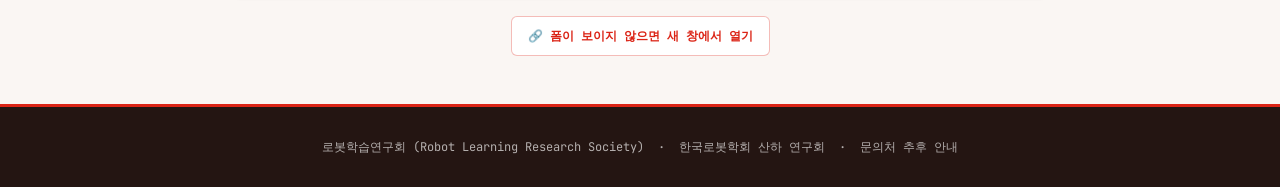
==== commit e371c5f8: "일정 추가 팝업 도입 + 탭 영문화, 히어로 clip-path 로 인한 팝업 잘림 수정 - 일시 칩 아이콘을 캘린더 하나로 통합, 클릭 시 팝업에서 4가지 선택   (Outlook" ====
--- a/join/index.html
+++ b/join/index.html
@@ -30,10 +30,10 @@
 <header>
   <a class="logo" href="../index.html"><img src="../assets/logos/png/RoL-TC_1a_positive.png" alt="RoL-TC · KROS Robot Learning Research"></a>
   <nav class="tabs">
-    <a class="tab" href="../index.html">홈</a>
-    <a class="tab" href="../workshops/index.html">이전 워크샵</a>
-    <a class="tab" href="../photos/index.html">Photo</a>
-    <a class="tab active" href="../join/index.html">가입신청</a>
+    <a class="tab" href="../index.html">Home</a>
+    <a class="tab" href="../workshops/index.html">Workshops</a>
+    <a class="tab" href="../photos/index.html">Photos</a>
+    <a class="tab active" href="../join/index.html">Membership</a>
   </nav>
 </header>
 
--- a/assets/style.css
+++ b/assets/style.css
@@ -97,8 +97,23 @@
   background: linear-gradient(135deg, var(--hero-deep) 0%, var(--hero-mid) 58%, var(--hero-soft) 100%);
   padding: 64px 40px 68px;
   color: white;
-  /* 하단을 사선으로 마감해 원본의 직선 마감과 구별 */
-  clip-path: polygon(0 0, 100% 0, 100% 100%, 0 calc(100% - 26px));
+  /* 자식을 자르지 않도록 position + z-index 로 아래 섹션보다 위에 그립니다.
+     (히어로에 clip-path 를 걸면 일정 추가 팝업처럼 밖으로 나오는 자식까지 잘립니다.) */
+  position: relative;
+  z-index: 1;
+}
+/* 하단 사선 마감 — 본문 배경색 삼각형을 덮어 그려 원본의 직선 마감과 구별합니다. */
+.hero::after {
+  content: '';
+  position: absolute;
+  left: 0;
+  right: 0;
+  bottom: 0;
+  height: 26px;
+  background: var(--bg);
+  clip-path: polygon(0 0, 100% 100%, 0 100%);
+  pointer-events: none;
+  z-index: 0;
 }
 .hero-inner { max-width: 900px; margin: 0 auto; }
 .hero-eyebrow {
@@ -172,10 +187,61 @@
   flex-shrink: 0;
 }
 .chip-icon img { width: 16px; height: 16px; display: block; }
+.chip-icon svg { width: 16px; height: 16px; display: block; }
 .chip-icon:hover {
   background: #ffffff;
   transform: translateY(-1px);
   box-shadow: 0 3px 8px rgba(60,20,10,0.35);
+}
+
+/* 일시 칩의 "일정 추가" 팝업 */
+/* 팝업이 히어로의 사선 마감(.hero::after)과 아래 섹션보다 위에 오도록 */
+.cal-add { position: relative; display: inline-flex; z-index: 20; }
+.cal-add-btn {
+  border: none;
+  cursor: pointer;
+  padding: 0;
+  font: inherit;
+}
+.cal-add-menu {
+  position: absolute;
+  top: calc(100% + 8px);
+  left: 0;
+  z-index: 200;
+  width: 280px;
+  max-width: calc(100vw - 40px);
+  background: var(--bg2);
+  border: 1px solid var(--border);
+  border-radius: 10px;
+  box-shadow: 0 8px 28px rgba(60,20,10,0.25);
+  padding: 6px;
+  /* 밝은 카드이므로 히어로의 흰 글자색을 본문 색으로 되돌립니다. */
+  color: var(--text);
+}
+.cal-add-menu[hidden] { display: none; }
+.cal-add-item {
+  display: flex;
+  align-items: center;
+  gap: 11px;
+  padding: 9px 10px;
+  border-radius: 7px;
+  text-decoration: none;
+  color: var(--text);
+  transition: background 0.15s;
+}
+.cal-add-item:hover { background: var(--bg3); }
+.cal-add-item img,
+.cal-add-item svg { width: 20px; height: 20px; flex-shrink: 0; display: block; }
+.cai-text { display: flex; flex-direction: column; line-height: 1.35; }
+.cai-label { font-size: 13px; font-weight: 500; color: var(--text); }
+.cai-desc { font-family: var(--mono); font-size: 10px; color: var(--text-muted); }
+.cal-add-note {
+  font-size: 11px;
+  color: var(--text-muted);
+  line-height: 1.5;
+  padding: 8px 10px 4px;
+  margin-top: 4px;
+  border-top: 1px solid var(--border);
 }
 
 /* ── Section ── */
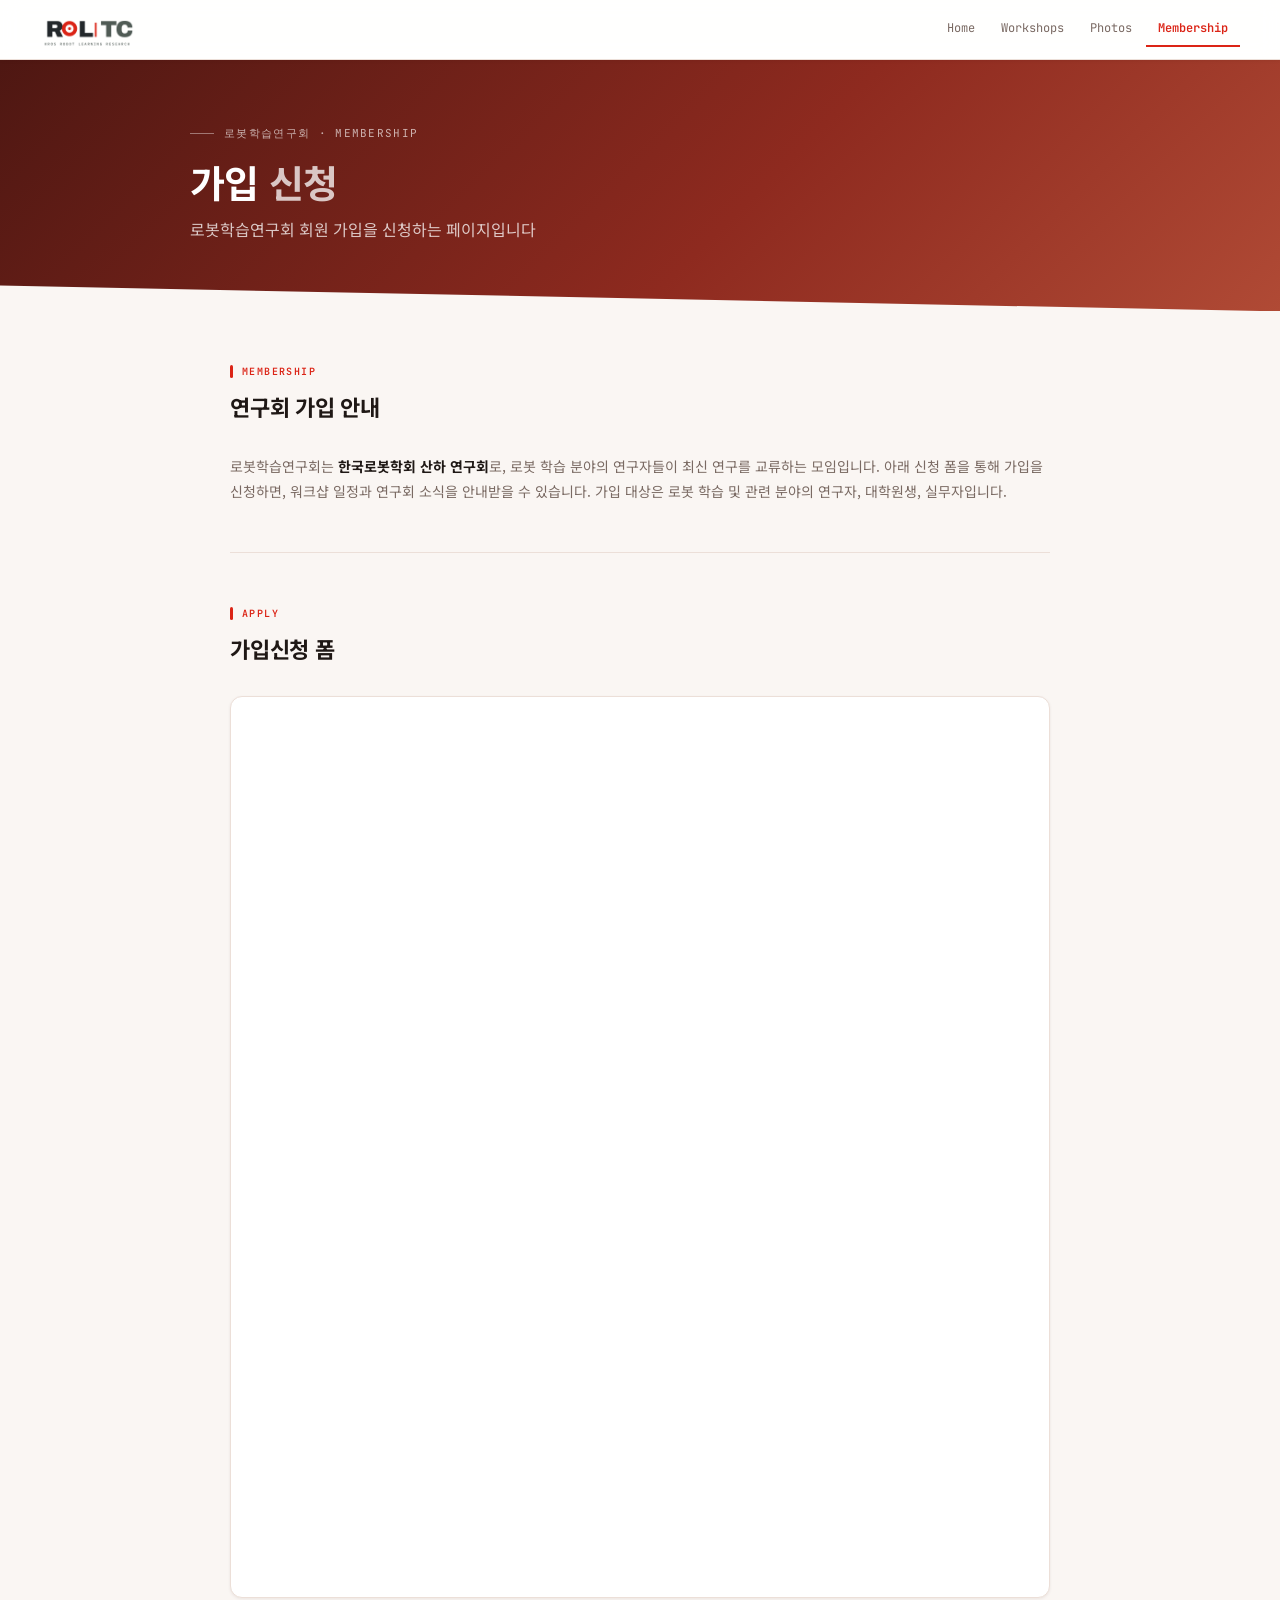
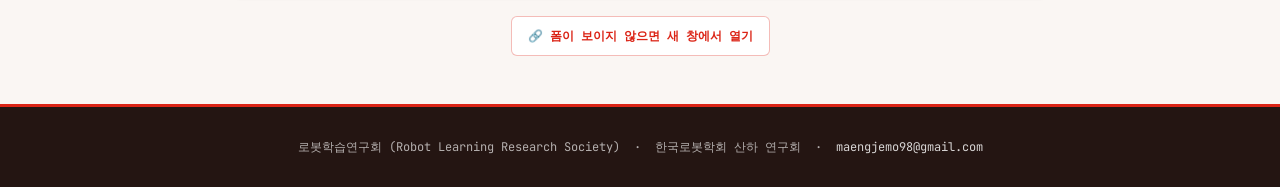
==== commit 81e6bc56: "제3회 행사 정보 채움 + 문의처 지정 - 일시·장소(대전 유성구 가정북로 156)·참가비 300,000원(카드 결제)·KROS 등록 페이지 링크   (출처: KROS 학술행사 등" ====
--- a/join/index.html
+++ b/join/index.html
@@ -10,7 +10,7 @@
   <link rel="apple-touch-icon" href="../assets/logos/favicon/apple-touch-icon.png">
   <link rel="preconnect" href="https://fonts.googleapis.com">
   <link href="https://fonts.googleapis.com/css2?family=Noto+Sans+KR:wght@300;400;500;700&family=JetBrains+Mono:wght@400;600&display=swap" rel="stylesheet">
-  <link rel="stylesheet" href="../assets/style.css">
+  <link rel="stylesheet" href="../assets/style.css?v=20260831b">
 
   <!--
   ────────────────────────────────────────────────────────────────
@@ -84,7 +84,7 @@
 <footer>
   로봇학습연구회 (Robot Learning Research Society) &nbsp;·&nbsp;
   한국로봇학회 산하 연구회 &nbsp;·&nbsp;
-  문의처 추후 안내
+  <a href="mailto:maengjemo98@gmail.com">maengjemo98@gmail.com</a>
 </footer>
 
 </body>
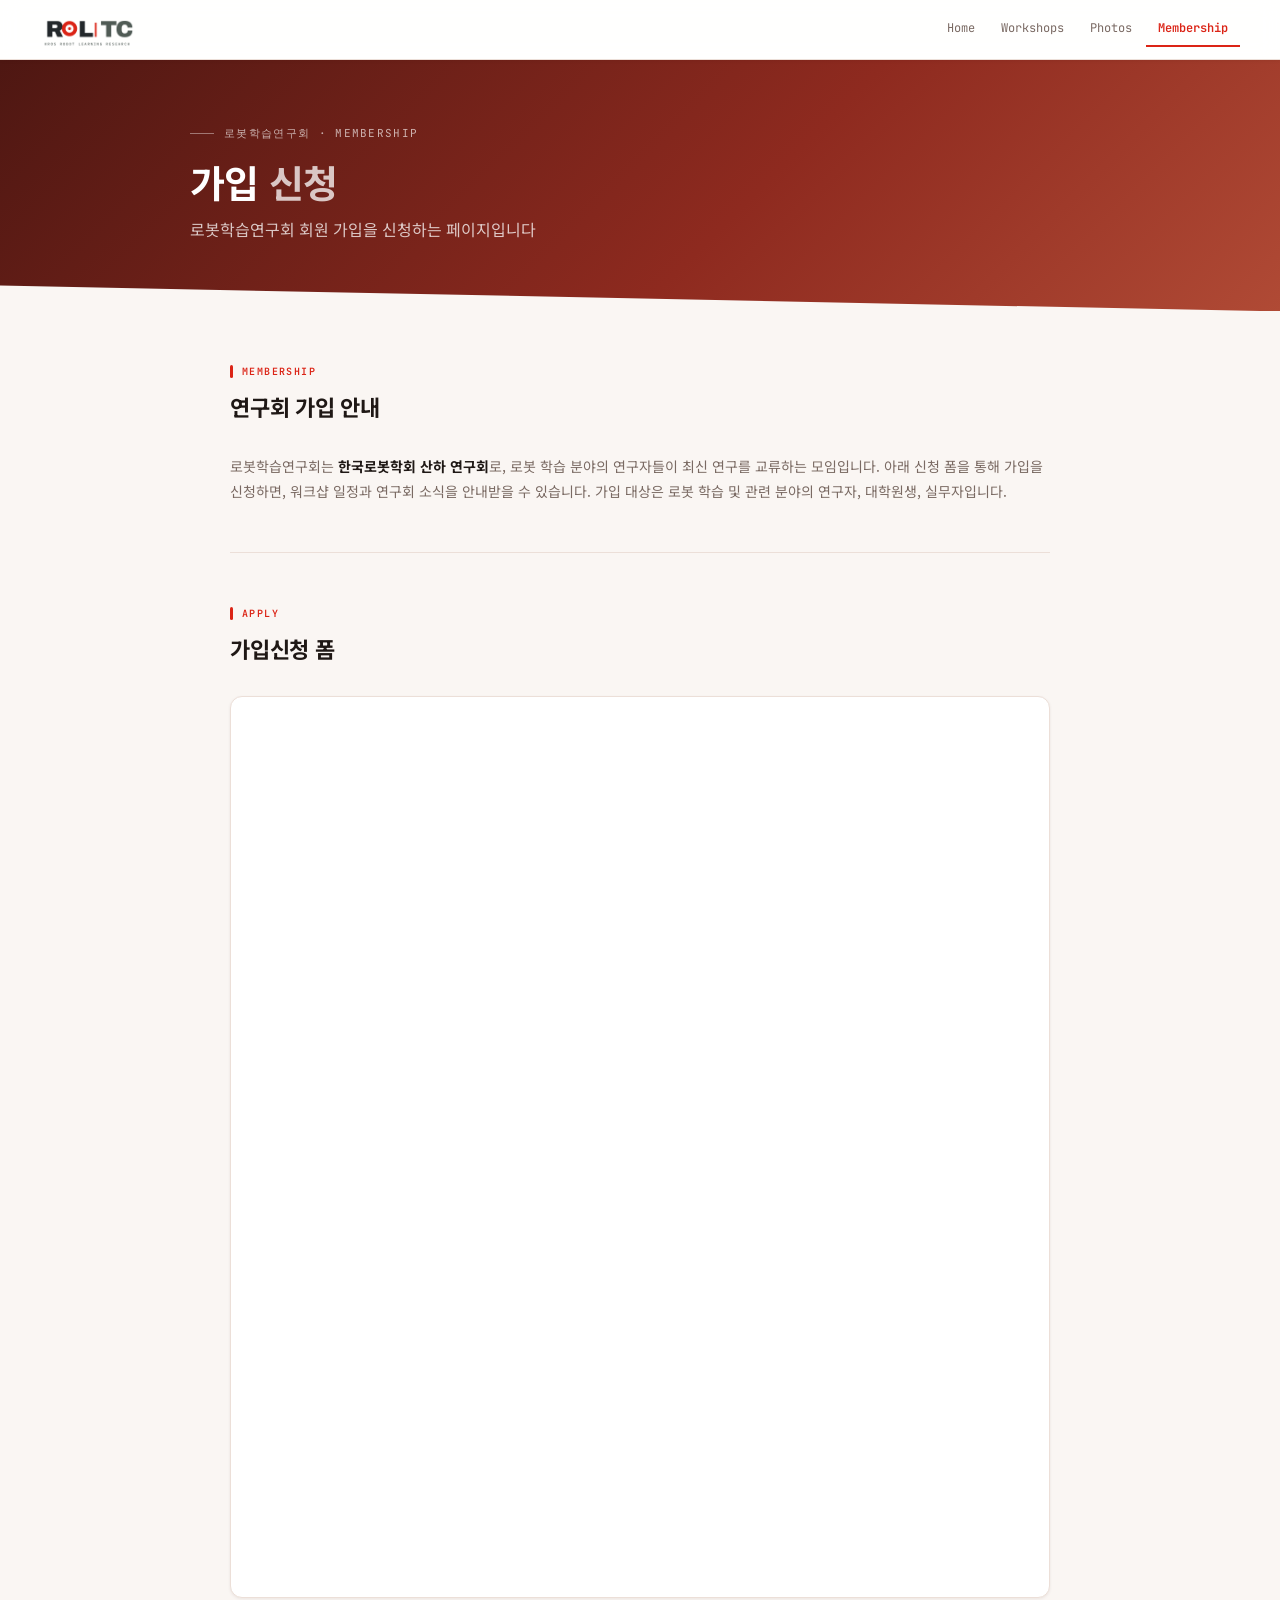
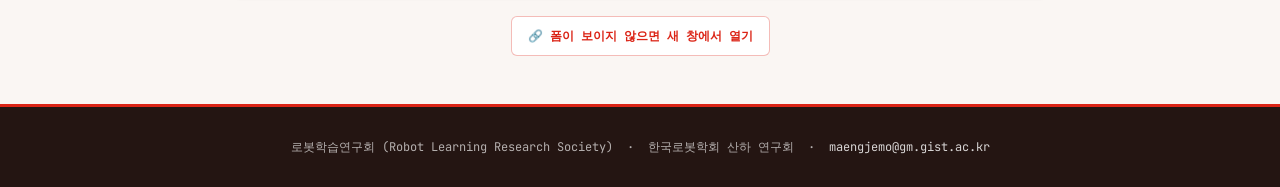
==== commit a6c4e0f9: "문의처 메일을 학교 메일(maengjemo@gm.gist.ac.kr)로 변경 다섯 페이지 푸터와 홈 행사 정보의 문의처, CLAUDE.md 의 공개 문의처 예외 항목을 함께 수정." ====
--- a/join/index.html
+++ b/join/index.html
@@ -10,7 +10,7 @@
   <link rel="apple-touch-icon" href="../assets/logos/favicon/apple-touch-icon.png">
   <link rel="preconnect" href="https://fonts.googleapis.com">
   <link href="https://fonts.googleapis.com/css2?family=Noto+Sans+KR:wght@300;400;500;700&family=JetBrains+Mono:wght@400;600&display=swap" rel="stylesheet">
-  <link rel="stylesheet" href="../assets/style.css?v=20260831b">
+  <link rel="stylesheet" href="../assets/style.css?v=20261006a">
 
   <!--
   ────────────────────────────────────────────────────────────────
@@ -84,7 +84,7 @@
 <footer>
   로봇학습연구회 (Robot Learning Research Society) &nbsp;·&nbsp;
   한국로봇학회 산하 연구회 &nbsp;·&nbsp;
-  <a href="mailto:maengjemo98@gmail.com">maengjemo98@gmail.com</a>
+  <a href="mailto:maengjemo@gm.gist.ac.kr">maengjemo@gm.gist.ac.kr</a>
 </footer>
 
 </body>
--- a/assets/style.css
+++ b/assets/style.css
@@ -587,6 +587,10 @@
   transition: background 0.15s, border-color 0.15s;
 }
 .btn:hover { background: var(--accent-dim); border-color: var(--accent); }
+/* 히어로의 참석 등록 버튼: 어두운 그라데이션 위에서 흰 버튼으로 눈에 띄게 둔다. */
+.hero-cta { margin-top: 22px; }
+.hero-cta .btn { font-size: 13px; padding: 11px 20px; box-shadow: 0 4px 14px rgba(0,0,0,0.18); }
+.hero-cta .btn:hover { background: var(--accent-tint); }
 
 .prose { font-size: 14px; color: var(--text-muted); line-height: 1.8; }
 .prose strong { color: var(--text); }
